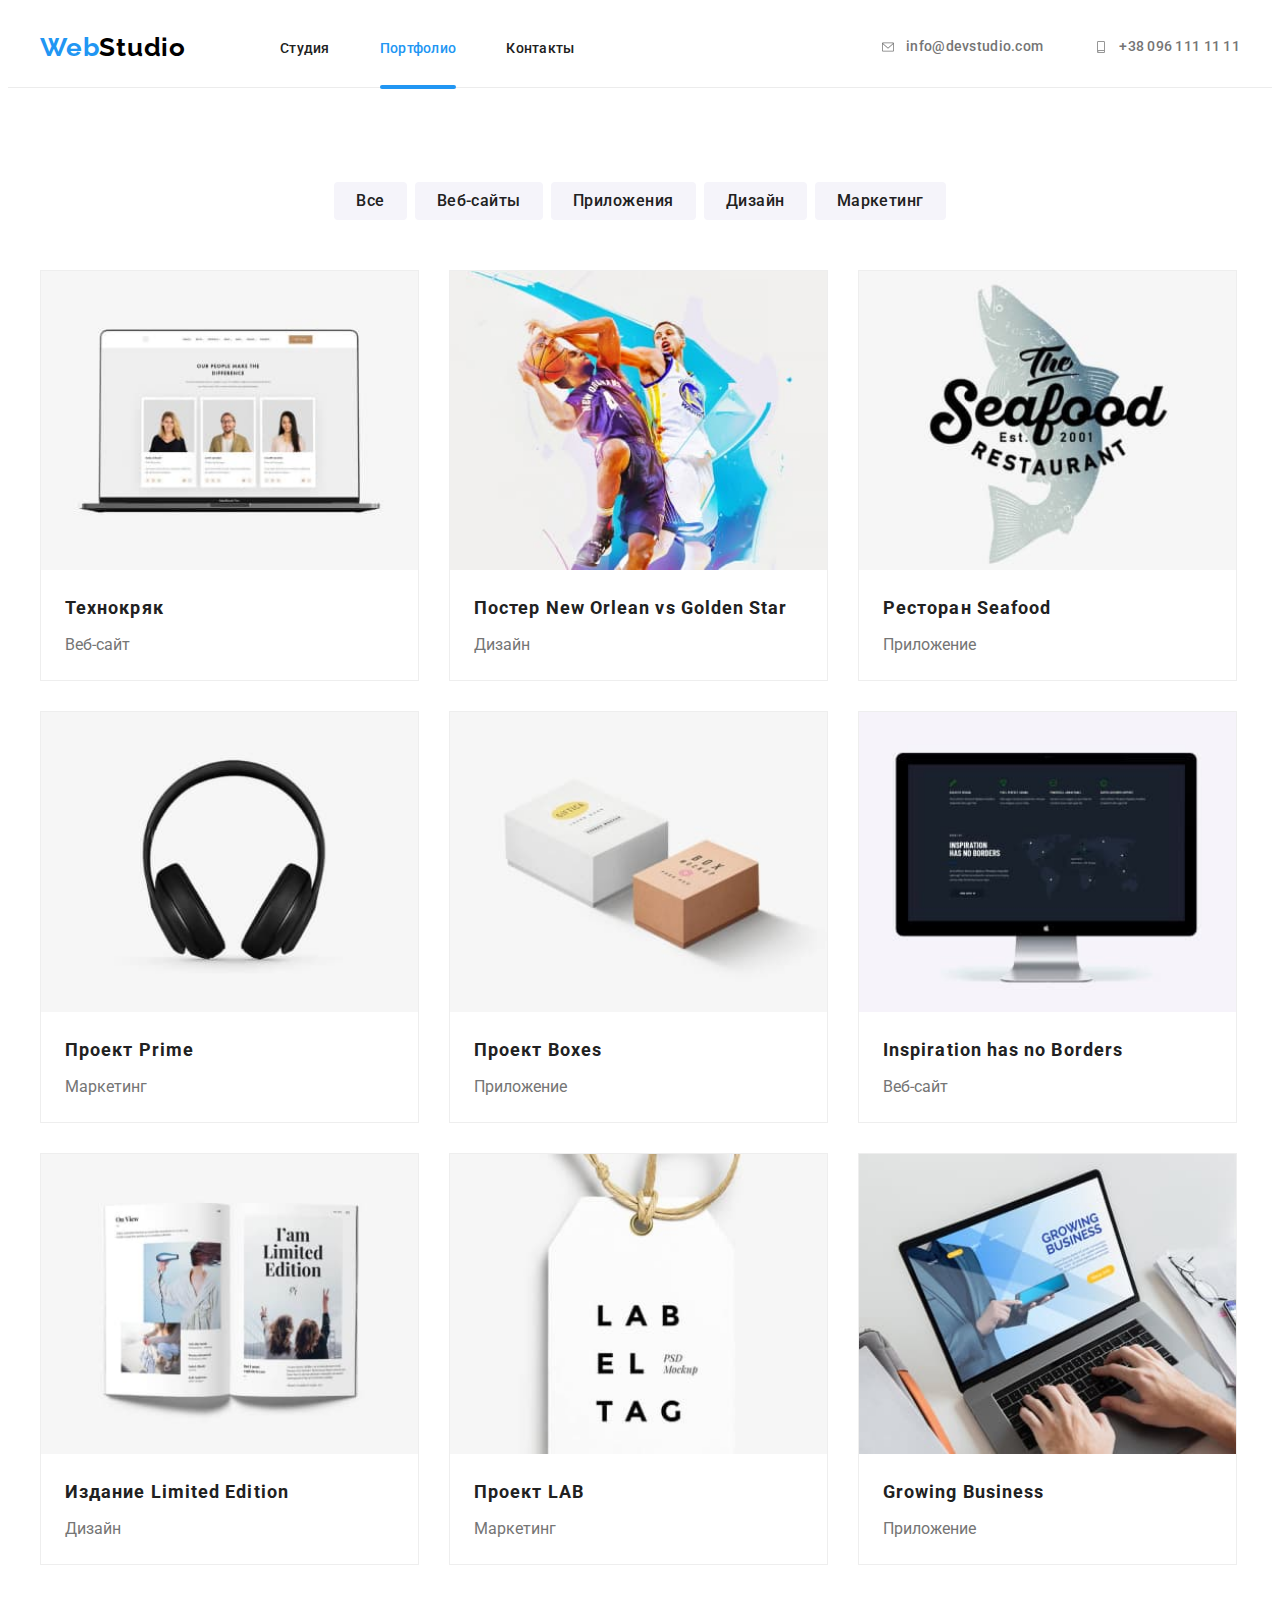
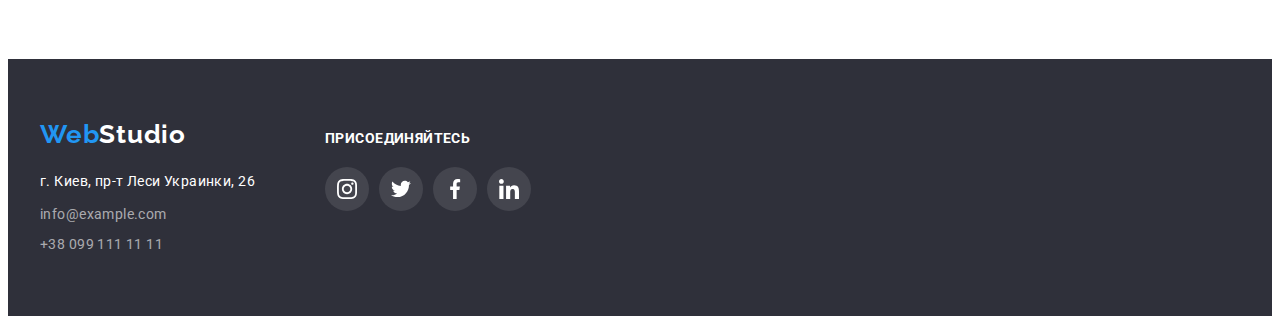
==== portfolio.html @ 20f25bb6 "copied-hw5" ====
<!DOCTYPE html>
<html lang="ru">
  <head>
    <meta charset="UTF-8" />
    <meta http-equiv="X-UA-Compatible" content="IE=edge" />
    <meta name="viewport" content="width=device-width, initial-scale=1.0" />
    <title>Портфолио</title>
    <link
      rel="stylesheet"
      href="https://cdnjs.cloudflare.com/ajax/libs/modern-normalize/1.1.0/modern-normalize.min.css"
      integrity="sha512-wpPYUAdjBVSE4KJnH1VR1HeZfpl1ub8YT/NKx4PuQ5NmX2tKuGu6U/JRp5y+Y8XG2tV+wKQpNHVUX03MfMFn9Q=="
      crossorigin="anonymous"
      referrerpolicy="no-referrer"
    />
    <link rel="stylesheet" href="./css/styles.css" />
    <link rel="preconnect" href="https://fonts.googleapis.com" />
    <link rel="preconnect" href="https://fonts.gstatic.com" crossorigin />
    <link
      href="https://fonts.googleapis.com/css2?family=Raleway:wght@700&family=Roboto:wght@400;500;700;900&display=swap"
      rel="stylesheet"
    />
  </head>
  <body>
    <!-- Header -->
    <header class="header">
      <div class="container">
        <nav class="header-nav">
          <a href="./index.html" class="header-logo"
            ><span class="header-logo-part">Web</span>Studio</a
          >
          <ul class="header-nav-list list">
            <li class="header-nav-item">
              <a href="./index.html" class="header-nav-link link">Студия</a>
            </li>
            <li class="header-nav-item">
              <a
                href="./portfolio.html"
                class="header-nav-link link nav-current"
                >Портфолио</a
              >
            </li>
            <li class="header-nav-item">
              <a href="" class="header-nav-link link">Контакты</a>
            </li>
          </ul>
        </nav>

        <div class="header-address-link">
          <a href="mailto:info@devstudio.com" class="header-link link mailto">
            <svg class="mailto-icon">
              <use href="./images/icons.svg#icon-envelope"></use>
            </svg>
            info@devstudio.com
          </a>
          <a href="tel:+380961111111" class="header-link link tel">
            <svg class="mailto-icon">
              <use href="./images/icons.svg#icon-smartphone"></use>
            </svg>
            +38 096 111 11 11</a
          >
        </div>
      </div>
    </header>

    <!-- main -->
    <main>
      <section class="portfolio">
        <div class="container">
          <h2 class="visually-hidden">Портфолио</h2>
          <ul class="portfolio-filter-list list">
            <li class="portfolio-filter-item">
              <button type="button" class="portfolio-filter-btn">Все</button>
            </li>
            <li class="portfolio-filter-item">
              <button type="button" class="portfolio-filter-btn">
                Веб-сайты
              </button>
            </li>
            <li class="portfolio-filter-item">
              <button type="button" class="portfolio-filter-btn">
                Приложения
              </button>
            </li>
            <li class="portfolio-filter-item">
              <button type="button" class="portfolio-filter-btn">Дизайн</button>
            </li>
            <li class="portfolio-filter-item">
              <button type="button" class="portfolio-filter-btn">
                Маркетинг
              </button>
            </li>
          </ul>

          <ul class="portfolio-list list">
            <li class="portfolio-item">
              <a class="portfolio-item-link link" href="">
                <div class="portfolio-item-wrap">
                  <img
                    class="portfolio-item-img"
                    src="./images/portfolio-img1.jpg"
                    alt="portfolio-imgage"
                    width="370"
                  />
                  <p class="portfolio-item-overlay">
                    Ресурс предлагает комплексные предложения с разным уровнем
                    функционала и сервисов. Все это позволит посетителю получить
                    исчерпывающие сведения о компании или частном лице.
                  </p>
                </div>
                <div class="portfolio-item-content">
                  <h3 class="portfolio-item-title">Технокряк</h3>
                  <p class="portfolio-item-text">Веб-сайт</p>
                </div>
              </a>
            </li>
            <li class="portfolio-item">
              <a class="portfolio-item-link link" href="">
                <div class="portfolio-item-wrap">
                  <img
                    class="portfolio-item-img"
                    src="./images/portfolio-img2.jpg"
                    alt="portfolio-imgage"
                    width="370"
                  />
                  <p class="portfolio-item-overlay">
                    Ресурс предлагает комплексные предложения с разным уровнем
                    функционала и сервисов. Все это позволит посетителю получить
                    исчерпывающие сведения о компании или частном лице.
                  </p>
                </div>
                <div class="portfolio-item-content">
                  <h3 class="portfolio-item-title">
                    Постер New Orlean vs Golden Star
                  </h3>
                  <p class="portfolio-item-text">Дизайн</p>
                </div>
              </a>
            </li>
            <li class="portfolio-item">
              <a class="portfolio-item-link link" href="">
                <div class="portfolio-item-wrap">
                  <img
                    class="portfolio-item-img"
                    src="./images/portfolio-img3.jpg"
                    alt="portfolio-imgage"
                    width="370"
                  />
                  <p class="portfolio-item-overlay">
                    Ресурс предлагает комплексные предложения с разным уровнем
                    функционала и сервисов. Все это позволит посетителю получить
                    исчерпывающие сведения о компании или частном лице.
                  </p>
                </div>
                <div class="portfolio-item-content">
                  <h3 class="portfolio-item-title">Ресторан Seafood</h3>
                  <p class="portfolio-item-text">Приложение</p>
                </div>
              </a>
            </li>
            <li class="portfolio-item">
              <a class="portfolio-item-link link" href="">
                <div class="portfolio-item-wrap">
                  <img
                    class="portfolio-item-img"
                    src="./images/portfolio-img4.jpg"
                    alt="portfolio-imgage"
                    width="370"
                  />
                  <p class="portfolio-item-overlay">
                    Ресурс предлагает комплексные предложения с разным уровнем
                    функционала и сервисов. Все это позволит посетителю получить
                    исчерпывающие сведения о компании или частном лице.
                  </p>
                </div>
                <div class="portfolio-item-content">
                  <h3 class="portfolio-item-title">Проект Prime</h3>
                  <p class="portfolio-item-text">Маркетинг</p>
                </div>
              </a>
            </li>
            <li class="portfolio-item">
              <a class="portfolio-item-link link" href="">
                <div class="portfolio-item-wrap">
                  <img
                    class="portfolio-item-img"
                    src="./images/portfolio-img5.jpg"
                    alt="portfolio-imgage"
                    width="370"
                  />
                  <p class="portfolio-item-overlay">
                    Ресурс предлагает комплексные предложения с разным уровнем
                    функционала и сервисов. Все это позволит посетителю получить
                    исчерпывающие сведения о компании или частном лице.
                  </p>
                </div>
                <div class="portfolio-item-content">
                  <h3 class="portfolio-item-title">Проект Boxes</h3>
                  <p class="portfolio-item-text">Приложение</p>
                </div>
              </a>
            </li>
            <li class="portfolio-item">
              <a class="portfolio-item-link link" href="">
                <div class="portfolio-item-wrap">
                  <img
                    class="portfolio-item-img"
                    src="./images/portfolio-img6.jpg"
                    alt="portfolio-imgage"
                    width="370"
                  />
                  <p class="portfolio-item-overlay">
                    Ресурс предлагает комплексные предложения с разным уровнем
                    функционала и сервисов. Все это позволит посетителю получить
                    исчерпывающие сведения о компании или частном лице.
                  </p>
                </div>
                <div class="portfolio-item-content">
                  <h3 class="portfolio-item-title">
                    Inspiration has no Borders
                  </h3>
                  <p class="portfolio-item-text">Веб-сайт</p>
                </div>
              </a>
            </li>
            <li class="portfolio-item">
              <a class="portfolio-item-link link" href="">
                <div class="portfolio-item-wrap">
                  <img
                    class="portfolio-item-img"
                    src="./images/portfolio-img7.jpg"
                    alt="portfolio-imgage"
                    width="370"
                  />
                  <p class="portfolio-item-overlay">
                    Ресурс предлагает комплексные предложения с разным уровнем
                    функционала и сервисов. Все это позволит посетителю получить
                    исчерпывающие сведения о компании или частном лице.
                  </p>
                </div>
                <div class="portfolio-item-content">
                  <h3 class="portfolio-item-title">Издание Limited Edition</h3>
                  <p class="portfolio-item-text">Дизайн</p>
                </div>
              </a>
            </li>
            <li class="portfolio-item">
              <a class="portfolio-item-link link" href="">
                <div class="portfolio-item-wrap">
                  <img
                    class="portfolio-item-img"
                    src="./images/portfolio-img8.jpg"
                    alt="portfolio-imgage"
                    width="370"
                  />
                  <p class="portfolio-item-overlay">
                    Ресурс предлагает комплексные предложения с разным уровнем
                    функционала и сервисов. Все это позволит посетителю получить
                    исчерпывающие сведения о компании или частном лице.
                  </p>
                </div>
                <div class="portfolio-item-content">
                  <h3 class="portfolio-item-title">Проект LAB</h3>
                  <p class="portfolio-item-text">Маркетинг</p>
                </div>
              </a>
            </li>
            <li class="portfolio-item">
              <a class="portfolio-item-link link" href="">
                <div class="portfolio-item-wrap">
                  <img
                    class="portfolio-item-img"
                    src="./images/portfolio-img9.jpg"
                    alt="portfolio-imgage"
                    width="370"
                  />
                  <p class="portfolio-item-overlay">
                    Ресурс предлагает комплексные предложения с разным уровнем
                    функционала и сервисов. Все это позволит посетителю получить
                    исчерпывающие сведения о компании или частном лице.
                  </p>
                </div>
                <div class="portfolio-item-content">
                  <h3 class="portfolio-item-title">Growing Business</h3>
                  <p class="portfolio-item-text">Приложение</p>
                </div>
              </a>
            </li>
          </ul>
        </div>
      </section>
    </main>

    <!-- Footer -->
    <footer class="footer">
      <div class="container">
        <div class="footer-adresses">
          <a class="footer-logo" lang="en" href="./index.html"
            ><span class="footer-logo-part">Web</span>Studio</a
          >
          <address class="address">
            <p class="address-text">г. Киев, пр-т Леси Украинки, 26</p>

            <a
              class="address-link link"
              lang="en"
              href="mailto;info@example.com"
              >info@example.com</a
            >

            <a class="address-link link" href="tel:+380991111111"
              >+38 099 111 11 11</a
            >
          </address>
        </div>
        <div class="footer-soc">
          <h3 class="footer-soc-title">Присоединяйтесь</h3>
          <ul class="footer-soc-list list">
            <li class="footer-soc-item">
              <a href="" class="footer-soc-link">
                <svg class="footer-soc-icon" width="20" height="20">
                  <use href="./images/icons.svg#icon-instagram"></use>
                </svg>
              </a>
            </li>
            <li class="footer-soc-item">
              <a href="" class="footer-soc-link">
                <svg class="footer-soc-icon" width="20" height="20">
                  <use href="./images/icons.svg#icon-twitter"></use>
                </svg>
              </a>
            </li>
            <li class="footer-soc-item">
              <a href="" class="footer-soc-link">
                <svg class="footer-soc-icon" width="20" height="20">
                  <use href="./images/icons.svg#icon-facebook"></use>
                </svg>
              </a>
            </li>
            <li class="footer-soc-item">
              <a href="" class="footer-soc-link">
                <svg class="footer-soc-icon" width="20" height="20">
                  <use href="./images/icons.svg#icon-linkedin"></use>
                </svg>
              </a>
            </li>
          </ul>
        </div>
      </div>
    </footer>

    <script src="./js/modal.js"></script>
  </body>
</html>
---- css/styles.css ----
:root {
  --main-color: #757575;
  --accent-color: #2196f3;
  --header-logo-color: #000;
  --footer-logo-color: #fff;
  --header-nav-color: #212121;
  --header-color: #757575;
  --main-title-color: #ffffff;
  --sub-title-color: #212121;
  --btn-color: #fff;
  --footer-color: #fff;
  --address-color: rgba(255, 255, 255, 0.6);
  --icon-color: #afb1b8;
  --icon-accent-color: #fff;
}

body {
  font-family: "Roboto", Tahoma, sans-serif;
  color: var(--main-color);
  /* background-color: rgb(65, 121, 113); */
}

p,
h1,
h2,
h3,
h4,
h5,
h6 {
  margin: 0;
}

ul,
ol {
  padding-left: 0;
  margin: 0;
}

button {
  cursor: pointer;
}

img {
  display: block;
  width: 100%;
  height: auto;
}

.link {
  text-decoration: none;
}

.list {
  list-style: none;
}

.visually-hidden {
  position: absolute;
  white-space: nowrap;
  width: 1px;
  height: 1px;
  overflow: hidden;
  border: 0;
  padding: 0;
  clip: rect(0 0 0 0);
  clip-path: inset(50%);
  margin: -1px;
}

.container {
  width: 1200px;
  padding-left: 15px;
  padding-right: 15px;
  /* padding: 94px; */
  /* padding-right: 94px; */
  margin: 0 auto;
  /* outline: 1px solid red; */
}

/* header */

.header {
  border-bottom: 1px solid #ececec;
  padding-top: 24px;
  padding-bottom: 24px;
}

.header .container {
  display: flex;
  align-items: center;
  justify-content: space-evenly;
}

.header-nav {
  display: flex;
  align-items: center;
  /* padding-top: 32px;
  padding-bottom: 32px; */
  /* padding-left: 94px;
  padding-right: 94px; */
}

.header-logo {
  text-decoration: none;
  font-family: "Raleway", Tahoma, sans-serif;
  font-weight: 700;
  font-size: 26px;
  line-height: 1.19;
  letter-spacing: 0.03em;
  color: var(--header-logo-color);
  display: block;
  margin-right: 94px;
}

.header-logo-part {
  color: var(--accent-color);
}

.header-nav-list {
  display: flex;
  align-items: center;
}

.header-nav-item:not(:last-child) {
  margin-right: 50px;
}

.header-nav-item {
  color: var(--header-nav-color);
}

.header-nav-link {
  font-weight: 500;
  font-size: 14px;
  line-height: 1.14;
  letter-spacing: 0.02em;
  color: inherit;
  transition: color 250ms cubic-bezier(0.4, 0, 0.2, 1);
}

.header-link {
  font-weight: 500;
  font-size: 14px;
  line-height: 1.14;
  letter-spacing: 0.02em;
  color: inherit;
  display: flex;
  align-items: center;
  /* margin-top: 32px;
  margin-bottom: 32px; */
  fill: currentColor;
  transition: color 250ms cubic-bezier(0.4, 0, 0.2, 1);
}

.mailto-icon {
  width: 16px;
  height: 12px;
  margin-right: 10px;
  /* color: red; */
}

.header-link:hover,
.header-link:focus {
  color: var(--accent-color);
}

.header-link + .header-link {
  margin-left: 50px;
}

.header-address-link {
  display: flex;
  margin-left: auto;
}

.header-nav-item:hover,
.header-nav-item:focus {
  color: var(--accent-color);
}

.nav-current {
  color: var(--accent-color);
  position: relative;
}

.nav-current::after {
  position: absolute;
  z-index: 12;
  content: "";
  bottom: -33px;
  left: 0;
  width: 100%;
  height: 4px;
  background-color: var(--accent-color);
  border-radius: 2px;
}

/* main  */

.hero {
  max-width: 1600px;
  margin-left: auto;
  margin-right: auto;
  /* background-color: #2f303a; */
  padding-top: 200px;
  padding-bottom: 200px;
  background-image: linear-gradient(
      rgba(47, 48, 58, 0.4),
      rgba(47, 48, 58, 0.4)
    ),
    url(../images/hero-img.jpg);
  background-repeat: no-repeat;
  background-position: center;
  background-size: cover;
}

.hero-title {
  font-weight: 900;
  font-size: 44px;
  line-height: 1.36;
  text-align: center;
  letter-spacing: 0.06em;
  text-transform: uppercase;
  color: var(--main-title-color);
  padding-bottom: 30px;
  margin-left: auto;
  margin-right: auto;
  max-width: 700px;
}

.hero-btn {
  width: 200px;
  height: 50px;
  font-weight: 700;
  font-size: 16px;
  line-height: 1.88;
  display: block;
  align-items: center;
  text-align: center;
  letter-spacing: 0.06em;
  color: var(--btn-color);
  background-color: var(--accent-color);
  cursor: pointer;
  margin: 0 auto;
  box-shadow: 0px 4px 4px rgba(0, 0, 0, 0.15);
  border-radius: 4px;
}

.benefits {
  padding-top: 94px;
  padding-bottom: 94px;
}

.benefits-list {
  display: flex;
  justify-content: space-between;
}

.benefits-item {
  width: 270px;
}

.benefits-item:not(:last-child) {
  margin-right: 30px;
}

.benefits-img {
  /* padding: 25px 100px; */
  background-color: #f5f4fa;
  border-radius: 4px;
  margin-bottom: 30px;
  /* width: 270px; */
  height: 120px;
  display: flex;
  justify-content: center;
  align-items: center;
}

.benefits-item-title {
  font-size: 14px;
  line-height: 1.14;
  letter-spacing: 0.03em;
  text-transform: uppercase;
  color: var(--sub-title-color);
  margin-bottom: 10px;
}

.benefits-item-text {
  font-size: 14px;
  line-height: 1.71;
  letter-spacing: 0.03em;
}

.produce {
  padding-bottom: 94px;
}

.produce-title {
  font-size: 36px;
  line-height: 1.17;
  text-align: center;
  letter-spacing: 0.03em;
  color: var(--sub-title-color);
  margin-bottom: 50px;
}

.produce-list {
  display: flex;
  justify-content: space-between;
}

.produce-item:not(:last-child) {
  margin-right: 30px;
}

.produce-item-wrap {
  position: relative;
}

.produce-item-text {
  position: absolute;
  bottom: 0;
  width: 100%;
  height: 70px;
  display: flex;
  justify-content: center;
  align-items: center;
  background-color: rgba(47, 48, 58, 0.8);
}

.produce-item-title {
  font-weight: 700;
  font-size: 14px;
  line-height: 1.13;
  text-align: center;
  letter-spacing: 0.03em;
  text-transform: uppercase;
  color: var(--main-title-color);
}

.team {
  background: #f5f4fa;
  padding-top: 94px;
  padding-bottom: 94px;
}

.team .container {
  /* padding-top: 94px;
  padding-bottom: 94px; */
}

.team-title {
  font-size: 36px;
  line-height: 1.17;
  text-align: center;
  letter-spacing: 0.03em;
  color: var(--sub-title-color);
  margin-bottom: 50px;
}

.team-list {
  display: flex;
  margin-left: -30px;
}

.team-item {
  width: calc(100% / 4 - 30px);
  margin-left: 30px;
  box-shadow: 0px 1px 3px rgba(0, 0, 0, 0.12), 0px 1px 1px rgba(0, 0, 0, 0.14),
    0px 2px 1px rgba(0, 0, 0, 0.2);
  border-radius: 0px 0px 4px 4px;
  background-color: #fff;
}

.team-name {
  padding-top: 30px;
  padding-bottom: 30px;
}

.team-item-title {
  font-weight: 500;
  font-size: 16px;
  line-height: 1.18;
  text-align: center;
  letter-spacing: 0.03em;
  color: var(--sub-title-color);
  /* padding-bottom: 10px; */
  margin-bottom: 10px;
}

.team-item-text {
  font-size: 16px;
  line-height: 1.18;
  text-align: center;
  letter-spacing: 0.03em;
  margin-bottom: 16px;
}

.team-soc-list {
  display: flex;
  justify-content: center;
}

.team-soc-item + .team-soc-item {
  margin-left: 10px;
}

.team-soc-link {
  width: 44px;
  height: 44px;
  /* background-color: tomato; */
  border-radius: 50%;
  display: flex;
  justify-content: center;
  align-items: center;
  fill: var(--icon-color);
  transition: fill 250ms cubic-bezier(0.4, 0, 0.2, 1),
    filter 250ms cubic-bezier(0.4, 0, 0.2, 1),
    background-color 250ms cubic-bezier(0.4, 0, 0.2, 1);
}

.team-soc-link:hover,
.team-soc-link:focus {
  background-color: var(--accent-color);
  fill: var(--icon-accent-color);
  filter: drop-shadow(0px 4px 4px rgba(0, 0, 0, 0.25));
}

.clients {
  padding-top: 94px;
  padding-bottom: 94px;
}

.clients-title {
  font-size: 36px;
  line-height: 1.17;
  text-align: center;
  letter-spacing: 0.03em;
  color: var(--sub-title-color);
  margin-bottom: 50px;
}

.clients-list {
  display: flex;
  justify-content: center;
  align-items: center;
}

.clients-link {
  /* padding: 16px 32px; */
  width: 170px;
  height: 92px;
  border: solid 1px var(--icon-color);
  border-radius: 4px;
  display: flex;
  fill: var(--icon-color);
  justify-content: center;
  align-items: center;
  transition: fill 250ms cubic-bezier(0.4, 0, 0.2, 1),
    border 250ms cubic-bezier(0.4, 0, 0.2, 1);
}

.clients-link:hover,
.clients-link:focus {
  border: solid 1px var(--accent-color);
  fill: var(--accent-color);
}

.clients-item + .clients-item {
  margin-left: 30px;
}

/* footer  */

.footer {
  background-color: #2f303a;
  padding-top: 60px;
  padding-bottom: 60px;
}

.footer .container {
  display: flex;
}

.footer-logo {
  text-decoration: none;
  font-family: "Raleway", Tahoma, sans-serif;
  font-weight: 700;
  font-size: 26px;
  line-height: 1.19;
  letter-spacing: 0.03em;
  color: var(--footer-logo-color);
  display: block;
  margin-bottom: 20px;
}

.footer-logo-part {
  color: var(--accent-color);
}

.address-text {
  font-style: normal;
  font-size: 14px;
  line-height: 1.71;
  letter-spacing: 0.03em;
  color: var(--footer-color);
  margin-bottom: 9px;
}

.address-link {
  font-style: normal;
  font-size: 14px;
  line-height: 1.71;
  letter-spacing: 0.03em;
  color: rgba(255, 255, 255, 0.6);
  display: block;
}

.address-link + .address-link {
  margin-top: 6px;
}

.footer-soc {
  margin-left: 70px;
  padding-top: 12px;
}

.footer-soc-title {
  color: var(--footer-color);
  margin-bottom: 20px;
  /* margin-top: 20px; */
  font-weight: 700;
  font-size: 14px;
  line-height: 1.13;
  letter-spacing: 0.03em;
  text-transform: uppercase;
}

.footer-soc-list {
  display: flex;
  justify-content: left;
}

.footer-soc-item + .footer-soc-item {
  margin-left: 10px;
}

.footer-soc-link {
  width: 44px;
  height: 44px;
  background-color: rgba(255, 255, 255, 0.1);
  border-radius: 50%;
  display: flex;
  justify-content: center;
  align-items: center;
  fill: var(--footer-color);
  transition: fill 250ms cubic-bezier(0.4, 0, 0.2, 1),
    box-shadow 250ms cubic-bezier(0.4, 0, 0.2, 1),
    background-color 250ms cubic-bezier(0.4, 0, 0.2, 1);
}

.footer-soc-link:hover,
.footer-soc-link:focus {
  background-color: var(--accent-color);
  fill: var(--icon-accent-color);
  box-shadow: 0px 4px 4px rgba(0, 0, 0, 0.25);
}

/* portfolio  */

.portfolio {
  padding-top: 94px;
  padding-bottom: 94px;
}

.portfolio-filter-list {
  display: flex;
  justify-content: center;
  margin-bottom: 50px;
}

.portfolio-filter-item:not(:last-child) {
  margin-right: 8px;
}

.portfolio-filter-btn {
  font-family: inherit;
  font-weight: 500;
  font-size: 16px;
  line-height: 1.62;
  text-align: center;
  letter-spacing: 0.03em;
  color: var(--sub-title-color);
  cursor: pointer;
  background: #f5f4fa;
  border-radius: 4px;
  display: block;
  border: none;
  padding: 6px 22px;
  transition: color 250ms cubic-bezier(0.4, 0, 0.2, 1),
    box-shadow 250ms cubic-bezier(0.4, 0, 0.2, 1),
    background-color 250ms cubic-bezier(0.4, 0, 0.2, 1);
}

.portfolio-filter-btn:hover,
.portfolio-filter-btn:focus {
  background-color: var(--accent-color);
  box-shadow: 0px 3px 1px rgba(0, 0, 0, 0.1), 0px 1px 2px rgba(0, 0, 0, 0.08),
    0px 2px 2px rgba(0, 0, 0, 0.12);
  color: var(--btn-color);
}

.portfolio-list {
  display: flex;
  flex-wrap: wrap;
  margin-top: -30px;
  margin-left: -30px;
}

.portfolio-item {
  flex-basis: calc(100% / 3 - 33px);
  margin-top: 30px;
  margin-left: 30px;
  border: 1px solid #eeeeee;
  transition: box-shadow 250ms cubic-bezier(0.4, 0, 0.2, 1);
}

.portfolio-item:hover,
.portfolio-item:focus {
  box-shadow: 0px 1px 1px rgba(0, 0, 0, 0.12), 0px 4px 4px rgba(0, 0, 0, 0.06),
    1px 4px 6px rgba(0, 0, 0, 0.16);
}

.portfolio-item:hover .portfolio-item-overlay,
.portfolio-item:focus .portfolio-item-overlay {
  transform: translateY(0%);
}

.portfolio-item-wrap {
  position: relative;
  overflow: hidden;
}

.portfolio-item-overlay {
  position: absolute;
  top: 0;
  background-color: rgba(33, 150, 243, 0.9);
  font-weight: 400;
  font-size: 18px;
  line-height: 1.56;
  letter-spacing: 0.03em;
  color: #ffffff;
  padding: 40px;
  height: 100%;
  transform: translateY(100%);
  transition: transform 250ms cubic-bezier(0.4, 0, 0.2, 1);
  overflow: auto;
}

.portfolio-item-content {
  padding: 20px 24px;
}

.portfolio-item-title {
  font-size: 18px;
  line-height: 2;
  letter-spacing: 0.06em;
  color: var(--sub-title-color);
  margin-bottom: 4px;
}

.portfolio-item-text {
  font-size: 16px;
  line-height: 1.88;
  color: var(--main-color);
}

.backdrop {
  position: fixed;
  top: 0;
  width: 100%;
  height: 100%;
  background-color: rgba(48, 48, 48, 0.499);
  transition: opacity 250ms, visibility 250ms;
}

.modal {
  width: 500px;
  min-height: 500px;
  background-color: #ffffff;
  border-radius: 5px;
  position: absolute;
  top: 50%;
  left: 50%;
  transform: translate(-50%, -50%);
  transition: scale 250ms cubic-bezier(0.4, 0, 0.2, 1);
}

.backdrop.is-hidden .modal {
  transform: scale3d(0.2);
}

.modal-close-btn {
  position: absolute;
  display: flex;
  top: 10px;
  right: 10px;
  fill: #000;
  width: 30px;
  height: 30px;
  border-radius: 50%;
  background-color: transparent;
  border: 1px solid rgba(0, 0, 0, 0.1);
  fill: #000;
  justify-content: center;
  align-items: center;
  transition: fill 250ms cubic-bezier(0.4, 0, 0.2, 1);
}

.modal-close-btn:hover,
.modal-close-btn:focus {
  fill: var(--accent-color);
}

.icon-close {
  position: absolute;
  /* fill: currentColor; */
  top: 50%;
  left: 50%;
  transform: translate(-50%, -50%);
}

.is-hidden {
  opacity: 0;
  pointer-events: none;
  visibility: hidden;
}
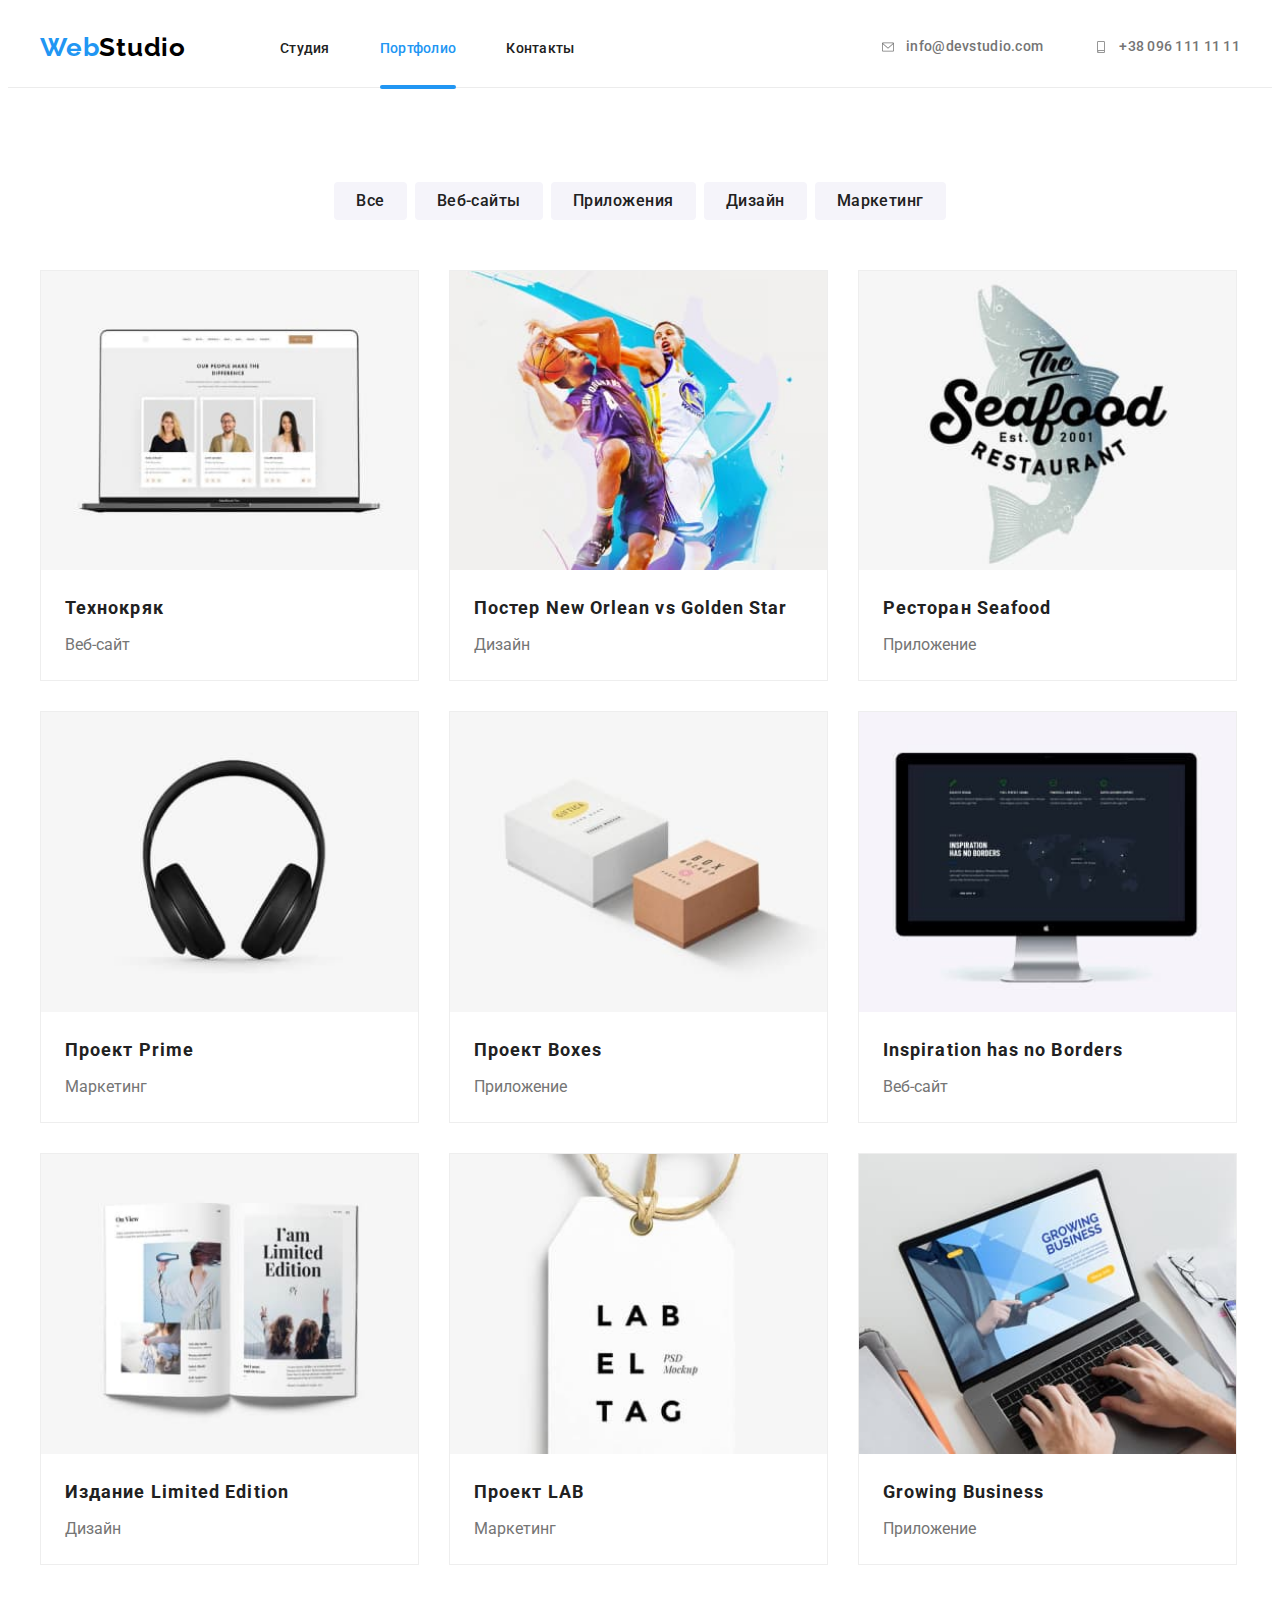
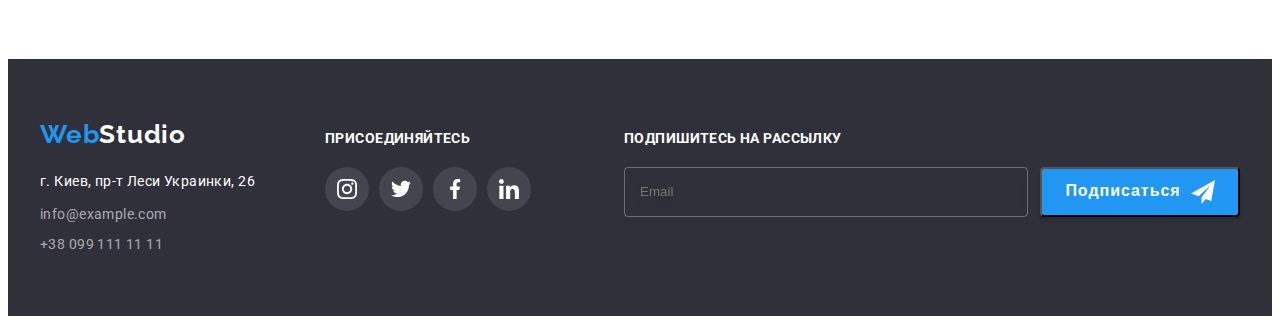
==== commit e8e67f52: "end task" ====
--- a/portfolio.html
+++ b/portfolio.html
@@ -345,6 +345,25 @@
             </li>
           </ul>
         </div>
+        <div class="footer-subscribe">
+          <h3 class="subscribe-title">Подпишитесь на рассылку</h3>
+          <form>
+            <label class="subscribe-label">
+              <input
+                type="email"
+                placeholder="Email"
+                name="email"
+                class="subscribe-input"
+              />
+              <button type="submit" class="subscribe-btn">
+                <p class="subscribe-btn-title">Подписаться</p>
+                <svg class="send-icon" width="24" height="24">
+                  <use href="./images/icons.svg#icon-send"></use>
+                </svg>
+              </button>
+            </label>
+          </form>
+        </div>
       </div>
     </footer>
 
--- a/css/styles.css
+++ b/css/styles.css
@@ -344,11 +344,6 @@
   padding-bottom: 94px;
 }
 
-.team .container {
-  /* padding-top: 94px;
-  padding-bottom: 94px; */
-}
-
 .team-title {
   font-size: 36px;
   line-height: 1.17;
@@ -564,6 +559,72 @@
   background-color: var(--accent-color);
   fill: var(--icon-accent-color);
   box-shadow: 0px 4px 4px rgba(0, 0, 0, 0.25);
+}
+
+.footer-subscribe {
+  flex-grow: 1;
+  margin-left: 93px;
+  padding-top: 12px;
+}
+
+.subscribe-title {
+  color: var(--footer-color);
+  margin-bottom: 20px;
+  /* margin-top: 20px; */
+  font-weight: 700;
+  font-size: 14px;
+  line-height: 1.13;
+  letter-spacing: 0.03em;
+  text-transform: uppercase;
+}
+
+.subscribe-label {
+  display: flex;
+}
+
+.subscribe-input {
+  flex-grow: 1;
+  margin-right: 12px;
+  border: 1px solid rgba(255, 255, 255, 0.3);
+  box-sizing: border-box;
+  filter: drop-shadow(0px 4px 4px rgba(0, 0, 0, 0.15));
+  border-radius: 4px;
+  background-color: transparent;
+  padding: 15px;
+}
+
+.subscribe-btn {
+  margin-left: 12px;
+  width: 200px;
+  height: 50px;
+
+  display: flex;
+  justify-content: center;
+  align-items: center;
+  text-align: center;
+
+  color: var(--btn-color);
+  background-color: var(--accent-color);
+  cursor: pointer;
+  margin: 0 auto;
+  box-shadow: 0px 4px 4px rgba(0, 0, 0, 0.15);
+  border-radius: 4px;
+}
+
+.subscribe-btn-title {
+  /* text-transform: uppercase; */
+  display: inline-block;
+  font-weight: 700;
+  font-size: 16px;
+  line-height: 1.88;
+  letter-spacing: 0.06em;
+  margin-right: 10px;
+}
+
+.send-icon {
+  display: inline-block;
+  /* margin-left: 10px; */
+  display: block;
 }
 
 /* portfolio  */
@@ -685,7 +746,10 @@
 }
 
 .modal {
-  width: 500px;
+  width: 528px;
+  height: 581px;
+  padding: 40px;
+  /* width: 500px; */
   min-height: 500px;
   background-color: #ffffff;
   border-radius: 5px;
@@ -700,9 +764,141 @@
   transform: scale3d(0.2);
 }
 
+.modal-title {
+  font-weight: 700;
+  font-size: 20px;
+  line-height: 1.15;
+  text-align: center;
+  letter-spacing: 0.03em;
+  color: var(--sub-title-color);
+  padding-bottom: 12px;
+}
+
+.modal-input-list {
+  margin-bottom: 20px;
+}
+
+.modal-input-item {
+  position: relative;
+}
+
+.input-item-icon {
+  position: absolute;
+  top: 30px;
+  left: 12px;
+  fill: var(--sub-title-color);
+  transition: fill 250ms cubic-bezier(0.4, 0, 0.2, 1);
+}
+
+.modal-input {
+  width: 100%;
+  height: 40px;
+  border: 1px solid rgba(33, 33, 33, 0.2);
+  box-sizing: border-box;
+  border-radius: 4px;
+  margin-bottom: 10px;
+  padding-left: 42px;
+  transition: border 250ms cubic-bezier(0.4, 0, 0.2, 1);
+}
+
+.modal-input:focus,
+.modal-input:focus-visible {
+  border: 1px solid var(--accent-color);
+  outline: none;
+}
+
+.modal-input-coment:focus,
+.modal-input-coment:focus-visible {
+  border: 1px solid var(--accent-color);
+  outline: none;
+}
+
+.modal-input:focus + .input-item-icon,
+.modal-input:focus-visible + .input-item-icon {
+  fill: var(--accent-color);
+}
+
+.modal-input-coment {
+  width: 100%;
+  min-height: 120px;
+  border: 1px solid rgba(33, 33, 33, 0.2);
+  box-sizing: border-box;
+  border-radius: 4px;
+  /* margin-bottom: 10px; */
+  padding: 12px 16px;
+  font-weight: 400;
+  font-size: 12px;
+  line-height: 1.12;
+  letter-spacing: 0.01em;
+  resize: none;
+  color: rgba(117, 117, 117, 0.5);
+  transition: border 250ms cubic-bezier(0.4, 0, 0.2, 1);
+}
+
+.input-label {
+  font-weight: 400;
+  font-size: 12px;
+  line-height: 1.18;
+  letter-spacing: 0.01em;
+  color: var(--main-color);
+  margin-bottom: 4px;
+  display: block;
+}
+
+.confirm {
+  display: block;
+  font-weight: 400;
+  font-size: 14px;
+  line-height: 1.71;
+  letter-spacing: 0.03em;
+  color: var(--main-color);
+  position: relative;
+  padding-left: 37px;
+  margin-bottom: 30px;
+}
+
+.confirm-check {
+  position: absolute;
+  left: 12px;
+  top: 50%;
+  transform: translateY(-50%);
+  width: 16px;
+  height: 15px;
+  display: inline-block;
+  border: 2px solid var(--sub-title-color);
+  border-radius: 2px;
+}
+
+.modal-checkbox:checked + .confirm-check {
+  border: 2px solid var(--accent-color);
+  background-color: var(--accent-color);
+  background-image: url(../images/icons/check.svg);
+  background-repeat: no-repeat;
+  background-size: contain;
+  background-position: center;
+  box-sizing: border-box;
+}
+
+.confirm-btn {
+  width: 200px;
+  height: 50px;
+  display: block;
+  text-align: center;
+  color: var(--btn-color);
+  background-color: #188ce8;
+  cursor: pointer;
+  margin: 0 auto;
+  box-shadow: 0px 4px 4px rgba(0, 0, 0, 0.15);
+  border-radius: 4px;
+  font-weight: 700;
+  font-size: 16px;
+  line-height: 1.88;
+  letter-spacing: 0.06em;
+}
+
 .modal-close-btn {
   position: absolute;
-  display: flex;
+  /* display: flex; */
   top: 10px;
   right: 10px;
   fill: #000;
@@ -714,7 +910,7 @@
   fill: #000;
   justify-content: center;
   align-items: center;
-  transition: fill 250ms cubic-bezier(0.4, 0, 0.2, 1);
+  /* transition: fill 250ms cubic-bezier(0.4, 0, 0.2, 1); */
 }
 
 .modal-close-btn:hover,
@@ -724,7 +920,8 @@
 
 .icon-close {
   position: absolute;
-  /* fill: currentColor; */
+  z-index: 3;
+  fill: currentColor;
   top: 50%;
   left: 50%;
   transform: translate(-50%, -50%);
